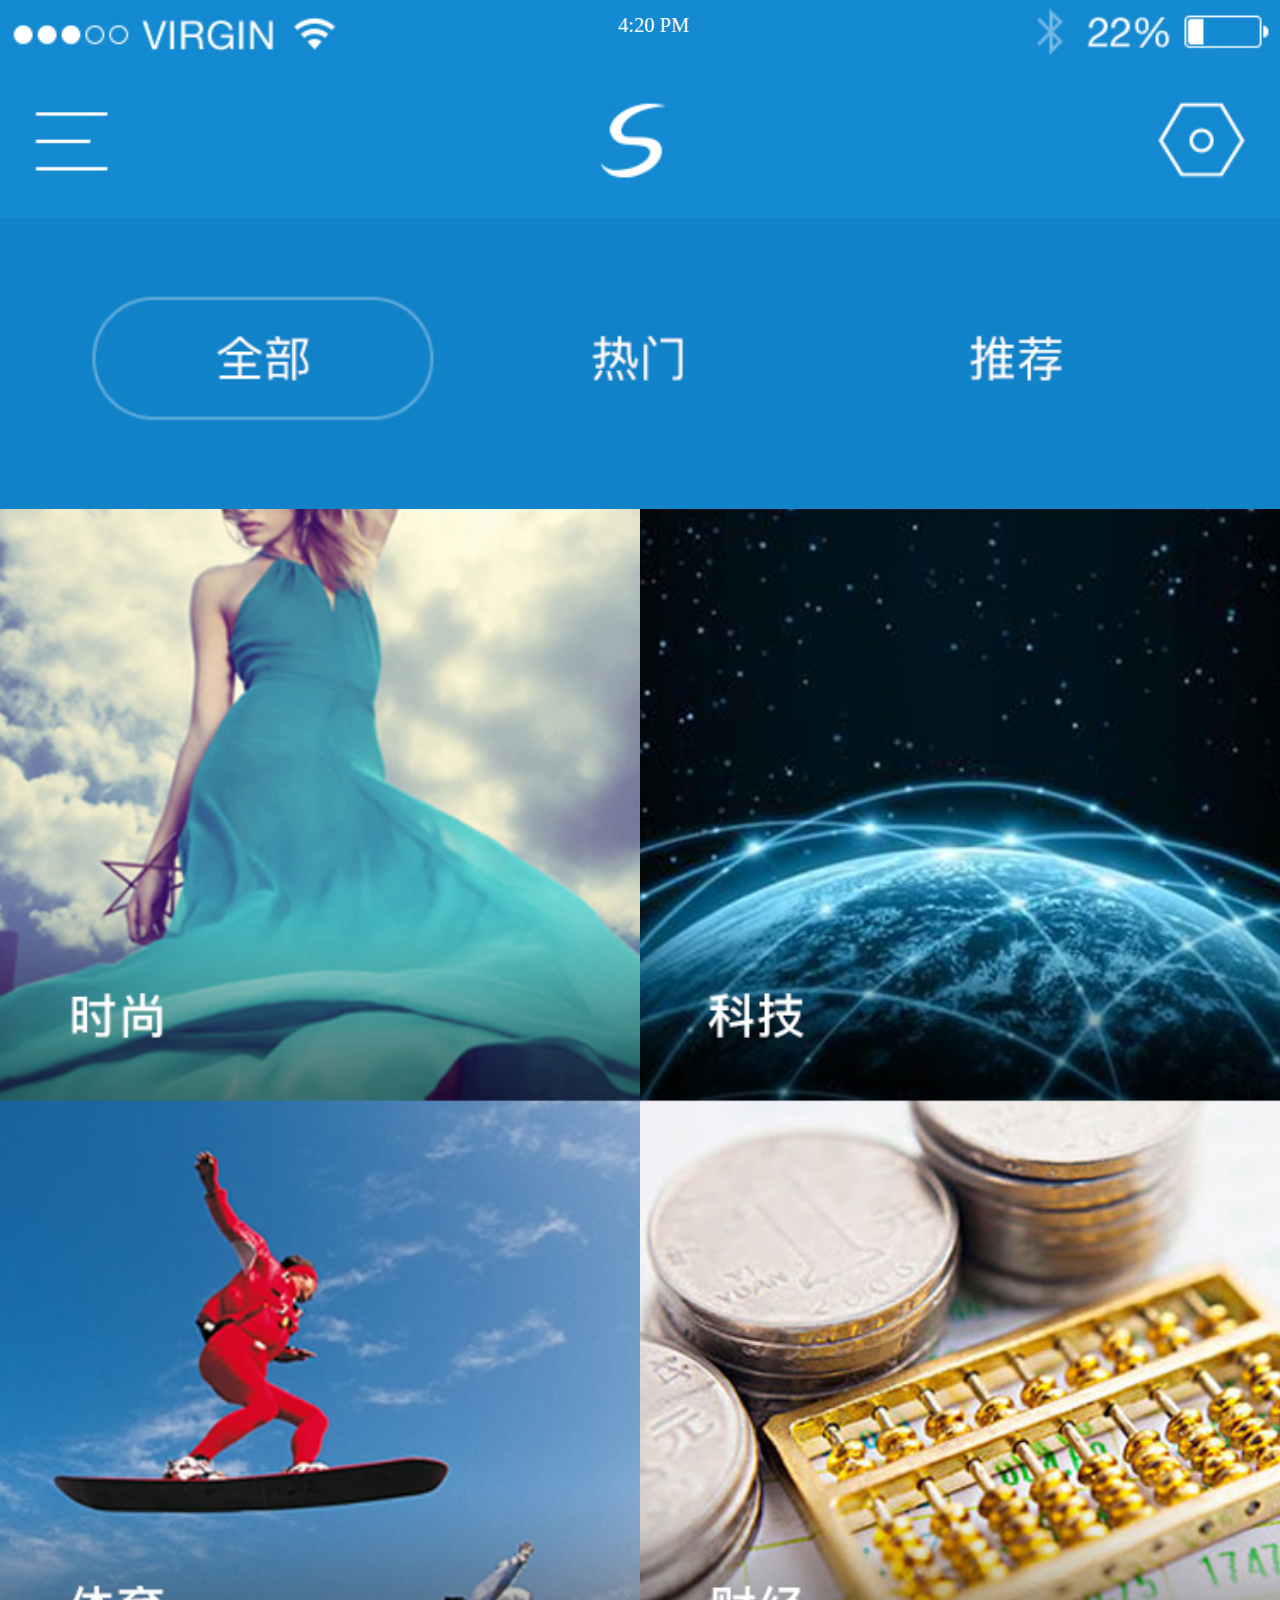
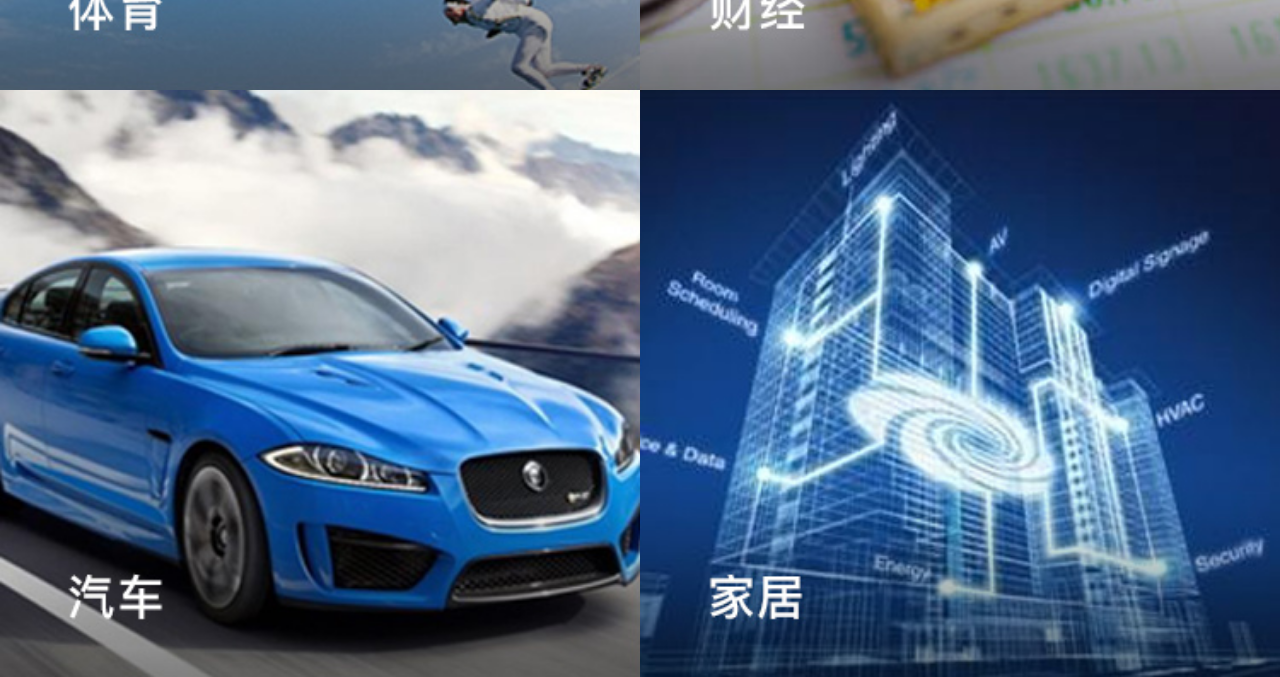
==== pingdao/index.html @ 07f0421d "mobile Signed-off-by: luoanqi1993 <1260309409@qq.com>" ====
<!DOCTYPE html>
<html>
	<head>
		<meta charset="UTF-8">
		<title></title>
		<meta name="viewport" content="width=device-width,initial-scale=1,user-scalable=no" />
		<script type="text/javascript">
			document.documentElement.style.fontSize = innerWidth/15+"px";
		</script>
		<link rel="stylesheet" type="text/css" href="css/base.css"/>
	</head>
	<body>
		<header>
			<div class="top">
				<div class="left">
					<img src="images/wifi.png"/>
				</div>
				<i>4:20 PM</i>
				<div class="right">
					<img src="images/dc.png"/>
				</div>
			</div>
			<div class="cp">
				<img src="images/culm.png"/>
				<img src="images/neme.png"/>
				<img src="images/shez.png"/>
			</div>
		</header>
		<nav>
			<img src="images/nav.png"/>
		</nav>
		<section>
			
				<img src="images/img1.png"/>
				<img src="images/img2.png"/>
				<img src="images/img3.png"/>
				<img src="images/img4.png"/>
				<img src="images/img5.png"/>
				<img src="images/img6.png"/>

		</section>
	</body>
</html>
---- pingdao/css/base.css ----
* { margin: 0; padding: 0; }

img { vertical-align: top; }

html, html body { width: 100%; height: 100%; }
html body { margin: 0; }
html body header { height: 2.56rem; background: #148ad2; font-size: 0.24rem; color: white; text-align: center; }
html body header .top { height: 0.8rem; }
html body header .top i { display: inline-block; line-height: 0.6rem; font-style: normal; margin-right: 0.8rem; }
html body header .top .left { float: left; margin: 0.12rem 0 0 0.08rem; }
html body header .top .left img { width: 3.92rem; }
html body header .top .right { float: right; margin: 0.08rem 0.12rem 0 0; }
html body header .top .right img { width: 2.76rem; }
html body header .cp { margin-top: 0.4rem; }
html body header .cp img:nth-child(1) { width: 0.9rem; float: left; margin-left: 0.4rem; }
html body header .cp img:nth-child(2) { width: 0.9rem; }
html body header .cp img:nth-child(3) { width: 1.04rem; float: right; margin-right: 0.4rem; }
html body nav img { width: 15rem; }
html body section img { width: 7.5rem; float: left; }

/*# sourceMappingURL=base.css.map */
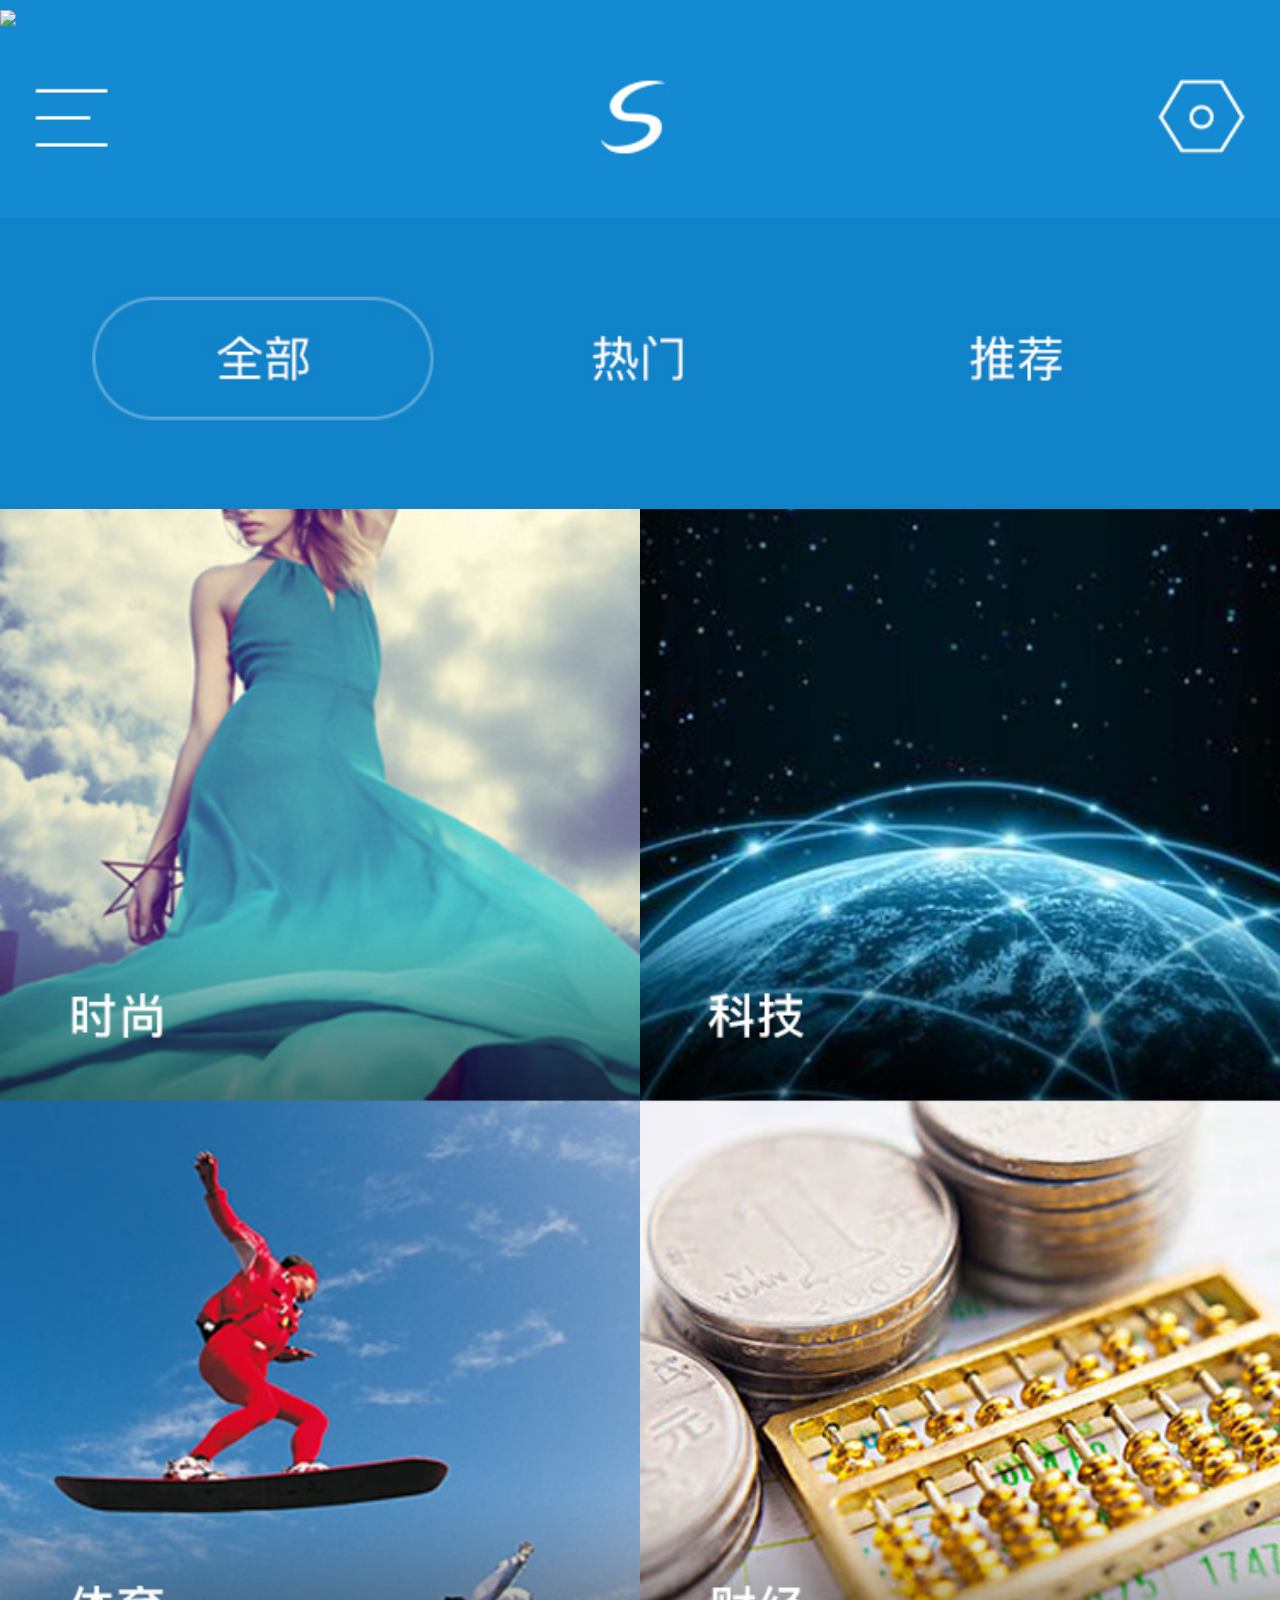
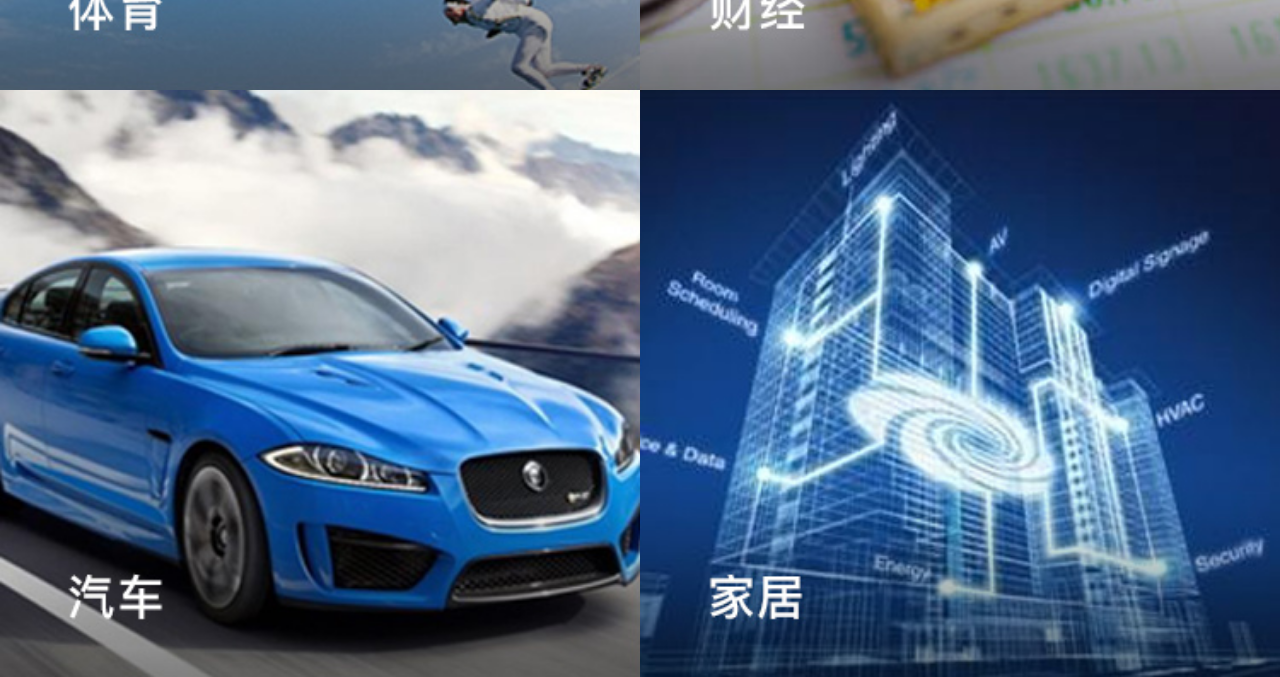
==== commit c72d5e31: "mabile Signed-off-by: luoanqi1993 <1260309409@qq.com>" ====
--- a/pingdao/index.html
+++ b/pingdao/index.html
@@ -12,13 +12,7 @@
 	<body>
 		<header>
 			<div class="top">
-				<div class="left">
-					<img src="images/wifi.png"/>
-				</div>
-				<i>4:20 PM</i>
-				<div class="right">
-					<img src="images/dc.png"/>
-				</div>
+				<img src="images/top.png"/>
 			</div>
 			<div class="cp">
 				<img src="images/culm.png"/>
--- a/pingdao/css/base.css
+++ b/pingdao/css/base.css
@@ -3,15 +3,10 @@
 img { vertical-align: top; }
 
 html, html body { width: 100%; height: 100%; }
-html body { margin: 0; }
-html body header { height: 2.56rem; background: #148ad2; font-size: 0.24rem; color: white; text-align: center; }
-html body header .top { height: 0.8rem; }
-html body header .top i { display: inline-block; line-height: 0.6rem; font-style: normal; margin-right: 0.8rem; }
-html body header .top .left { float: left; margin: 0.12rem 0 0 0.08rem; }
-html body header .top .left img { width: 3.92rem; }
-html body header .top .right { float: right; margin: 0.08rem 0.12rem 0 0; }
-html body header .top .right img { width: 2.76rem; }
-html body header .cp { margin-top: 0.4rem; }
+html body { font-family: Helvetica,Microsoft YaHei; margin: 0; }
+html body header { height: 2.56rem; background: #148ad2; font-size: 0.36rem; color: white; text-align: center; }
+html body header .top img { width: 15rem; display: inline-block; margin-top: 0.12rem; }
+html body header .cp { margin-top: 0.5rem; }
 html body header .cp img:nth-child(1) { width: 0.9rem; float: left; margin-left: 0.4rem; }
 html body header .cp img:nth-child(2) { width: 0.9rem; }
 html body header .cp img:nth-child(3) { width: 1.04rem; float: right; margin-right: 0.4rem; }
